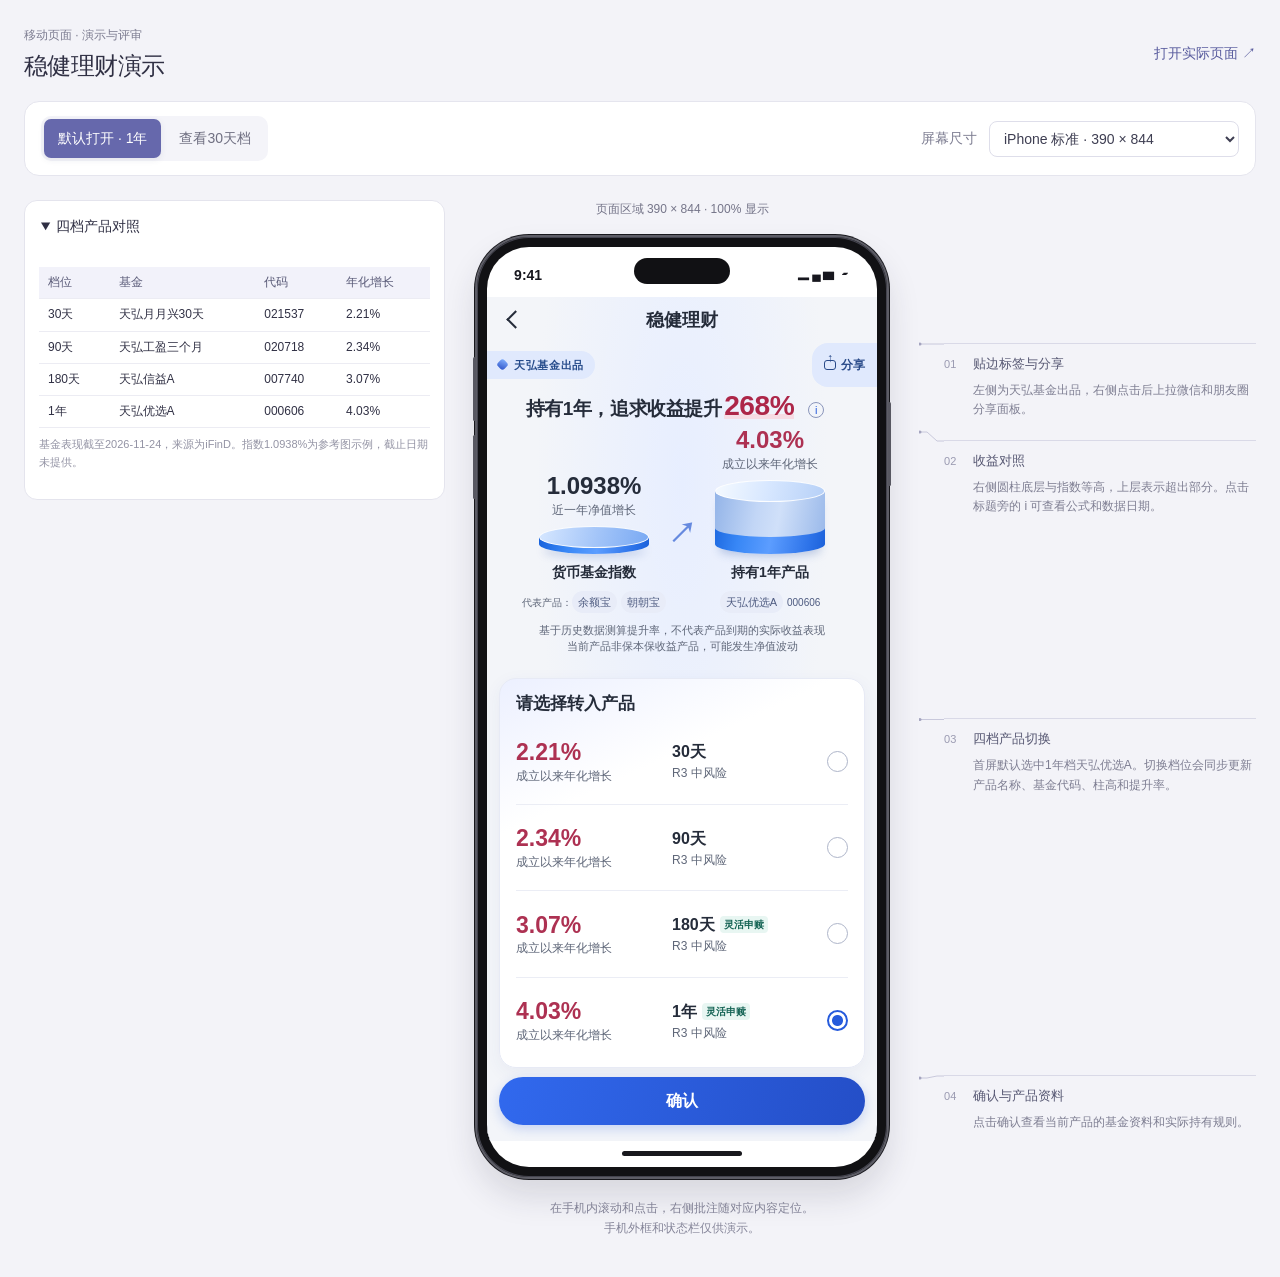
==== index.html @ a5f1ccc5 "Publish iPhone demo with anchored annotations" ====
<!doctype html>
<html lang="zh-CN">
<head>
  <meta charset="utf-8">
  <meta name="viewport" content="width=device-width,initial-scale=1">
  <title>稳健理财演示</title>
  <link rel="stylesheet" href="demo.css">
  <script src="demo.js" defer></script>
</head>
<body>
  <main class="workspace">
    <header class="intro"><div><p id="eyebrow">移动页面 · 演示与评审</p><h1 id="demo-title">页面演示</h1></div><a id="open-page" target="_blank" rel="noopener">打开实际页面 ↗</a></header>
    <section class="toolbar" aria-label="演示设置"><div id="views" class="views" role="group" aria-label="页面版本"></div><label>屏幕尺寸 <select id="size" aria-label="屏幕尺寸"></select></label></section>
    <div id="error" class="error" role="alert" hidden></div>
    <div id="review-layout" class="review-layout">
      <aside id="materials" class="materials" aria-label="补充资料"></aside>
      <div class="phone-column">
        <p id="viewport-label" class="preview-meta"></p>
        <div id="stage" class="stage"><div id="device-space" class="device-space"><div id="device" class="device">
          <div class="display">
            <div class="status-bar" aria-hidden="true"><strong>9:41</strong><span class="island"></span><span>▂▄▆ ▰</span></div>
            <iframe id="preview" title="手机内实际页面"></iframe>
            <div class="home-area" aria-hidden="true"><span></span></div>
          </div>
        </div></div></div>
        <p class="hint">在手机内滚动和点击，右侧批注随对应内容定位。<br>手机外框和状态栏仅供演示。</p>
      </div>
      <aside id="annotations" class="annotations" aria-label="跟随页面内容的批注"><div id="notes-viewport" class="notes-viewport"><svg id="note-lines" aria-hidden="true"></svg><div id="notes"></div></div><p id="note-status" role="status" hidden></p></aside>
    </div>
  </main>
</body>
</html>
---- demo.css ----
:root{font:14px/1.6 -apple-system,BlinkMacSystemFont,"PingFang SC","Microsoft YaHei",sans-serif;color:#303044;background:#f3f3f8;font-synthesis:none;color-scheme:light}
*{box-sizing:border-box}body{margin:0}button,select{font:inherit}button,a,select{touch-action:manipulation}button{cursor:pointer}a{color:#595c9e}button:focus-visible,a:focus-visible,select:focus-visible{outline:3px solid #9699df;outline-offset:3px}[hidden]{display:none!important}
.workspace{max-width:1660px;margin:auto;padding:26px 24px 38px}.intro{display:flex;justify-content:space-between;gap:24px;align-items:center;margin-bottom:20px}.intro p{margin:0 0 5px;color:#7d7d91;font-size:12px}h1{font-size:24px;line-height:1.3;margin:0;letter-spacing:-.025em}#open-page{white-space:nowrap;text-decoration:none}.toolbar{display:flex;justify-content:space-between;gap:18px;flex-wrap:wrap;align-items:center;padding:14px 16px;background:#fff;border:1px solid #e5e5ee;border-radius:15px}.views{display:flex;flex-wrap:wrap;gap:4px;padding:3px;background:#f4f4f9;border-radius:10px}.views button{border:0;border-radius:7px;color:#6e6e80;background:transparent;padding:8px 14px}.views button[aria-pressed=true]{background:#6668ac;color:#fff;box-shadow:0 2px 6px #44466b18}.toolbar label{display:flex;align-items:center;gap:12px;color:#7d7d91}select{background:#fff;border:1px solid #dedeea;border-radius:8px;padding:8px 30px 8px 10px;color:#3e3e52;max-width:100%}
.review-layout{display:grid;grid-template-columns:minmax(250px,1fr) var(--device-column,426px) minmax(230px,.8fr);gap:24px;align-items:start;margin-top:24px}.materials{min-width:0;position:sticky;top:18px;max-height:calc(100vh - 36px);overflow:auto;scrollbar-width:thin}.material{margin-bottom:14px;border:1px solid #e4e4ed;border-radius:13px;overflow:hidden;background:#fff}.material summary{padding:14px 16px;cursor:pointer;font-weight:600}.material-body{padding:0 14px 14px;overflow:auto}.material p,.note p{margin:6px 0;font-size:12px;color:#7e7e92;white-space:pre-wrap}.material a{overflow-wrap:anywhere}.block-image{display:block;max-width:100%;height:auto;border-radius:7px}.image-link{display:block}.caption{font-size:11px!important;color:#9393a4!important}.block-table{overflow:auto;max-width:100%;margin:8px 0}.block-table table{border-collapse:separate;border-spacing:0;min-width:100%;font-size:12px;white-space:nowrap}.block-table th,.block-table td{padding:6px 9px;text-align:left;border-bottom:1px solid #ececf3}.block-table th{color:#5a5b78;background:#f2f2fa;position:sticky;top:0}.block-table .highlight{background:#efeffc;color:#565898}.block-embed{display:block;border:1px solid #eee;border-radius:7px;width:100%;background:#fff}.gallery{display:grid;gap:12px}.block-links{padding:0 0 0 18px;font-size:12px}
.phone-column{min-width:0}.preview-meta{text-align:center;margin:0 0 16px;font-size:12px;color:#757589}.stage{display:flex;justify-content:center;width:100%}.device-space{position:relative;flex:none}.device{position:absolute;left:0;top:0;width:calc(var(--screen-width,390px) + 24px);padding:10px;background:#111114;border:2px solid #5d5d66;border-radius:54px;transform-origin:top left;box-shadow:0 0 0 1px #18181d,0 18px 32px #25253d22,inset 0 0 0 1px #44444f}.device:before,.device:after{content:"";position:absolute;width:3px;background:#585862;border-radius:2px}.device:before{left:-4px;top:120px;height:64px;box-shadow:0 78px #585862}.device:after{right:-4px;top:165px;height:84px}.display{overflow:hidden;width:var(--screen-width,390px);border-radius:42px;background:white}.status-bar{height:50px;padding:6px 27px 0;display:flex;align-items:center;justify-content:space-between;position:relative;color:#17171e;user-select:none}.status-bar strong{font-size:14px}.status-bar>span:last-child{font-size:12px;letter-spacing:2px}.island{position:absolute;top:11px;left:50%;transform:translateX(-50%);width:96px;height:26px;background:#111114;border-radius:18px}.device.classic .island{top:8px;width:55px;height:5px}.device iframe{display:block;border:0;width:var(--screen-width,390px);height:var(--screen-height,844px);background:white}.home-area{height:26px;display:flex;justify-content:center;align-items:center}.home-area span{width:120px;height:5px;background:#18181d;border-radius:4px}.hint{font-size:12px;color:#858599;text-align:center;line-height:1.7;margin:19px 0 0}
.annotations{position:relative;min-width:0;align-self:stretch}.notes-viewport{position:absolute;left:0;width:100%;min-height:1px;overflow-x:hidden;overflow-y:auto;scrollbar-width:thin;overscroll-behavior:contain}#note-lines{position:absolute;inset:0;width:100%;overflow:visible;pointer-events:none}#note-lines path{stroke:#c8c8db;stroke-width:1;fill:none}#note-lines circle{fill:#a4a4bf}.note{position:absolute;left:25px;right:0;padding:9px 0 3px;border-top:1px solid #d9d9e7}.note-heading{display:flex;gap:10px;align-items:baseline}.note-heading button{padding:0;border:0;background:transparent;color:#575873;text-align:left;font-size:13px;line-height:22px;font-weight:600}.note-number{font-size:11px;color:#9a9ab1;min-width:19px}.note .note-body{padding-left:29px}.note[data-continuing] .note-number:before{content:'↑ ';color:#a0a0b8}#note-status{font-size:12px;color:#89899e;padding:12px 0;margin:0}.error{margin-top:16px;padding:12px;border:1px solid #e8c5c5;border-radius:8px;color:#873c3c;background:#fff7f7}
.review-layout.no-materials{grid-template-columns:var(--device-column,426px) minmax(230px,340px);justify-content:center}.review-layout.no-notes{grid-template-columns:minmax(250px,1fr) var(--device-column,426px)}
.review-layout.no-materials.no-notes{grid-template-columns:var(--device-column,426px);justify-content:center}
@media(max-width:1100px){.review-layout{grid-template-columns:var(--device-column,426px) minmax(230px,1fr);gap:20px}.materials{grid-column:1 / 3;grid-row:1;position:static;max-height:400px;display:grid;grid-template-columns:repeat(auto-fit,minmax(240px,1fr));gap:12px}.phone-column{grid-column:1;grid-row:2}.annotations{grid-column:2;grid-row:2}.review-layout.no-materials .phone-column,.review-layout.no-materials .annotations{grid-row:1}.material{margin:0}.review-layout.no-notes{grid-template-columns:1fr}.review-layout.no-notes .materials{grid-column:1}.review-layout.no-notes .phone-column{grid-column:1;grid-row:2}}
@media(max-width:730px){.workspace{padding:20px 14px 30px}.intro{align-items:start;gap:8px}h1{font-size:21px}#open-page{font-size:12px}.toolbar label{width:100%;justify-content:space-between}.views{width:100%}.views button{flex:1;padding:8px 9px}.review-layout,.review-layout.no-materials{display:flex;flex-direction:column;gap:20px}.materials{display:block;width:100%;max-height:320px}.material{margin-bottom:12px}.phone-column,.annotations{width:100%}.annotations{min-height:250px}.notes-viewport{position:relative!important;top:0!important;height:auto!important;max-height:65vh}.note{position:relative!important;left:0;right:0;top:auto!important;margin-bottom:15px}.note .note-body{padding-left:29px}#note-lines{display:none}.hint{margin-bottom:0}}
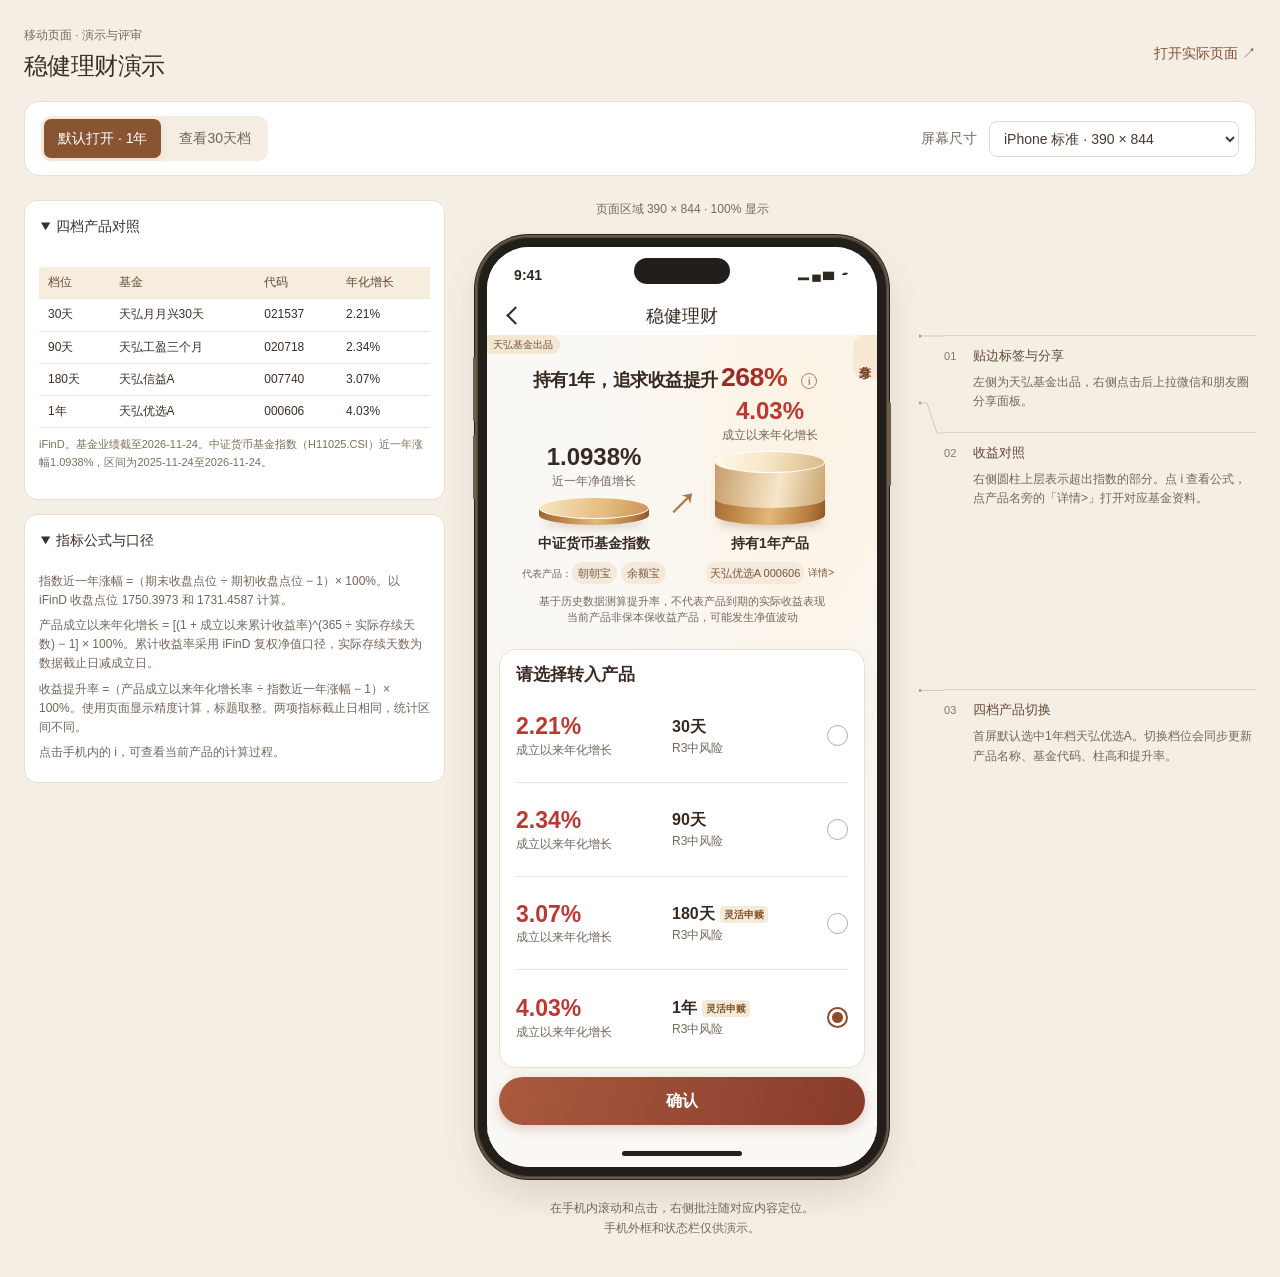
==== commit b45c8bcd: "更新稳健理财演示布局、公式与基金详情" ====
--- a/index.html
+++ b/index.html
@@ -5,6 +5,7 @@
   <meta name="viewport" content="width=device-width,initial-scale=1">
   <title>稳健理财演示</title>
   <link rel="stylesheet" href="demo.css">
+  <script src="local-preview.js" defer></script>
   <script src="demo.js" defer></script>
 </head>
 <body>
--- a/demo.css
+++ b/demo.css
@@ -1,10 +1,13 @@
-:root{font:14px/1.6 -apple-system,BlinkMacSystemFont,"PingFang SC","Microsoft YaHei",sans-serif;color:#303044;background:#f3f3f8;font-synthesis:none;color-scheme:light}
-*{box-sizing:border-box}body{margin:0}button,select{font:inherit}button,a,select{touch-action:manipulation}button{cursor:pointer}a{color:#595c9e}button:focus-visible,a:focus-visible,select:focus-visible{outline:3px solid #9699df;outline-offset:3px}[hidden]{display:none!important}
-.workspace{max-width:1660px;margin:auto;padding:26px 24px 38px}.intro{display:flex;justify-content:space-between;gap:24px;align-items:center;margin-bottom:20px}.intro p{margin:0 0 5px;color:#7d7d91;font-size:12px}h1{font-size:24px;line-height:1.3;margin:0;letter-spacing:-.025em}#open-page{white-space:nowrap;text-decoration:none}.toolbar{display:flex;justify-content:space-between;gap:18px;flex-wrap:wrap;align-items:center;padding:14px 16px;background:#fff;border:1px solid #e5e5ee;border-radius:15px}.views{display:flex;flex-wrap:wrap;gap:4px;padding:3px;background:#f4f4f9;border-radius:10px}.views button{border:0;border-radius:7px;color:#6e6e80;background:transparent;padding:8px 14px}.views button[aria-pressed=true]{background:#6668ac;color:#fff;box-shadow:0 2px 6px #44466b18}.toolbar label{display:flex;align-items:center;gap:12px;color:#7d7d91}select{background:#fff;border:1px solid #dedeea;border-radius:8px;padding:8px 30px 8px 10px;color:#3e3e52;max-width:100%}
-.review-layout{display:grid;grid-template-columns:minmax(250px,1fr) var(--device-column,426px) minmax(230px,.8fr);gap:24px;align-items:start;margin-top:24px}.materials{min-width:0;position:sticky;top:18px;max-height:calc(100vh - 36px);overflow:auto;scrollbar-width:thin}.material{margin-bottom:14px;border:1px solid #e4e4ed;border-radius:13px;overflow:hidden;background:#fff}.material summary{padding:14px 16px;cursor:pointer;font-weight:600}.material-body{padding:0 14px 14px;overflow:auto}.material p,.note p{margin:6px 0;font-size:12px;color:#7e7e92;white-space:pre-wrap}.material a{overflow-wrap:anywhere}.block-image{display:block;max-width:100%;height:auto;border-radius:7px}.image-link{display:block}.caption{font-size:11px!important;color:#9393a4!important}.block-table{overflow:auto;max-width:100%;margin:8px 0}.block-table table{border-collapse:separate;border-spacing:0;min-width:100%;font-size:12px;white-space:nowrap}.block-table th,.block-table td{padding:6px 9px;text-align:left;border-bottom:1px solid #ececf3}.block-table th{color:#5a5b78;background:#f2f2fa;position:sticky;top:0}.block-table .highlight{background:#efeffc;color:#565898}.block-embed{display:block;border:1px solid #eee;border-radius:7px;width:100%;background:#fff}.gallery{display:grid;gap:12px}.block-links{padding:0 0 0 18px;font-size:12px}
-.phone-column{min-width:0}.preview-meta{text-align:center;margin:0 0 16px;font-size:12px;color:#757589}.stage{display:flex;justify-content:center;width:100%}.device-space{position:relative;flex:none}.device{position:absolute;left:0;top:0;width:calc(var(--screen-width,390px) + 24px);padding:10px;background:#111114;border:2px solid #5d5d66;border-radius:54px;transform-origin:top left;box-shadow:0 0 0 1px #18181d,0 18px 32px #25253d22,inset 0 0 0 1px #44444f}.device:before,.device:after{content:"";position:absolute;width:3px;background:#585862;border-radius:2px}.device:before{left:-4px;top:120px;height:64px;box-shadow:0 78px #585862}.device:after{right:-4px;top:165px;height:84px}.display{overflow:hidden;width:var(--screen-width,390px);border-radius:42px;background:white}.status-bar{height:50px;padding:6px 27px 0;display:flex;align-items:center;justify-content:space-between;position:relative;color:#17171e;user-select:none}.status-bar strong{font-size:14px}.status-bar>span:last-child{font-size:12px;letter-spacing:2px}.island{position:absolute;top:11px;left:50%;transform:translateX(-50%);width:96px;height:26px;background:#111114;border-radius:18px}.device.classic .island{top:8px;width:55px;height:5px}.device iframe{display:block;border:0;width:var(--screen-width,390px);height:var(--screen-height,844px);background:white}.home-area{height:26px;display:flex;justify-content:center;align-items:center}.home-area span{width:120px;height:5px;background:#18181d;border-radius:4px}.hint{font-size:12px;color:#858599;text-align:center;line-height:1.7;margin:19px 0 0}
-.annotations{position:relative;min-width:0;align-self:stretch}.notes-viewport{position:absolute;left:0;width:100%;min-height:1px;overflow-x:hidden;overflow-y:auto;scrollbar-width:thin;overscroll-behavior:contain}#note-lines{position:absolute;inset:0;width:100%;overflow:visible;pointer-events:none}#note-lines path{stroke:#c8c8db;stroke-width:1;fill:none}#note-lines circle{fill:#a4a4bf}.note{position:absolute;left:25px;right:0;padding:9px 0 3px;border-top:1px solid #d9d9e7}.note-heading{display:flex;gap:10px;align-items:baseline}.note-heading button{padding:0;border:0;background:transparent;color:#575873;text-align:left;font-size:13px;line-height:22px;font-weight:600}.note-number{font-size:11px;color:#9a9ab1;min-width:19px}.note .note-body{padding-left:29px}.note[data-continuing] .note-number:before{content:'↑ ';color:#a0a0b8}#note-status{font-size:12px;color:#89899e;padding:12px 0;margin:0}.error{margin-top:16px;padding:12px;border:1px solid #e8c5c5;border-radius:8px;color:#873c3c;background:#fff7f7}
+:root{font:14px/1.6 -apple-system,BlinkMacSystemFont,"PingFang SC","Microsoft YaHei",sans-serif;color:#3b2e24;background:#f4eee5;font-synthesis:none;color-scheme:light}
+*{box-sizing:border-box}body{margin:0}button,select{font:inherit}button,a,select{touch-action:manipulation}button{cursor:pointer}a{color:#855132}button:focus-visible,a:focus-visible,select:focus-visible{outline:3px solid #b1865b;outline-offset:3px}[hidden]{display:none!important}
+.workspace{max-width:1660px;margin:auto;padding:26px 24px 38px}.intro{display:flex;justify-content:space-between;gap:24px;align-items:center;margin-bottom:20px}.intro p{margin:0 0 5px;color:#796b5d;font-size:12px}h1{font-size:24px;line-height:1.3;margin:0;letter-spacing:-.025em}#open-page{white-space:nowrap;text-decoration:none}.toolbar{display:flex;justify-content:space-between;gap:18px;flex-wrap:wrap;align-items:center;padding:14px 16px;background:#fff;border:1px solid #eaded0;border-radius:15px}.views{display:flex;flex-wrap:wrap;gap:4px;padding:3px;background:#f5ede1;border-radius:10px}.views button{border:0;border-radius:7px;color:#746456;background:transparent;padding:8px 14px}.views button[aria-pressed=true]{background:#895432;color:#fff;box-shadow:0 2px 6px #77512e18}.toolbar label{display:flex;align-items:center;gap:12px;color:#796b5d}select{background:#fff;border:1px solid #e7d9c8;border-radius:8px;padding:8px 30px 8px 10px;color:#48392d;max-width:100%}
+.review-layout{display:grid;grid-template-columns:minmax(250px,1fr) var(--device-column,426px) minmax(230px,.8fr);gap:24px;align-items:start;margin-top:24px}.materials{min-width:0;position:sticky;top:18px;max-height:calc(100vh - 36px);overflow:auto;scrollbar-width:thin}.material{margin-bottom:14px;border:1px solid #e9ded0;border-radius:13px;overflow:hidden;background:#fff}.material summary{padding:14px 16px;cursor:pointer;font-weight:600}.material-body{padding:0 14px 14px;overflow:auto}.material p,.note p{margin:6px 0;font-size:12px;color:#74665a;white-space:pre-wrap}.material a{overflow-wrap:anywhere}.block-image{display:block;max-width:100%;height:auto;border-radius:7px}.image-link{display:block}.caption{font-size:11px!important;color:#7e6e5c!important}.block-table{overflow:auto;max-width:100%;margin:8px 0}.block-table table{border-collapse:separate;border-spacing:0;min-width:100%;font-size:12px;white-space:nowrap}.block-table th,.block-table td{padding:6px 9px;text-align:left;border-bottom:1px solid #eee5d9}.block-table th{color:#684b36;background:#f6edde;position:sticky;top:0}.block-table .highlight{background:#f7ead9;color:#785234}.block-embed{display:block;border:1px solid #eee;border-radius:7px;width:100%;background:#fff}.gallery{display:grid;gap:12px}.block-links{padding:0 0 0 18px;font-size:12px}
+.phone-column{min-width:0}.preview-meta{text-align:center;margin:0 0 16px;font-size:12px;color:#766b5e}.stage{display:flex;justify-content:center;width:100%}.device-space{position:relative;flex:none}.device{position:absolute;left:0;top:0;width:calc(var(--screen-width,390px) + 24px);padding:10px;background:#221e19;border:2px solid #64584a;border-radius:54px;transform-origin:top left;box-shadow:0 0 0 1px #271f19,0 18px 32px #58432c22,inset 0 0 0 1px #514539}.device:before,.device:after{content:"";position:absolute;width:3px;background:#6e5e4c;border-radius:2px}.device:before{left:-4px;top:120px;height:64px;box-shadow:0 78px #6e5e4c}.device:after{right:-4px;top:165px;height:84px}.display{overflow:hidden;width:var(--screen-width,390px);border-radius:42px;background:white}.status-bar{height:50px;padding:6px 27px 0;display:flex;align-items:center;justify-content:space-between;position:relative;color:#30271e;user-select:none}.status-bar strong{font-size:14px}.status-bar>span:last-child{font-size:12px;letter-spacing:2px}.island{position:absolute;top:11px;left:50%;transform:translateX(-50%);width:96px;height:26px;background:#221e19;border-radius:18px}.device.classic .island{top:8px;width:55px;height:5px}.device iframe{display:block;border:0;width:var(--screen-width,390px);height:var(--screen-height,844px);background:white}.home-area{height:26px;display:flex;justify-content:center;align-items:center}.home-area span{width:120px;height:5px;background:#271f19;border-radius:4px}.hint{font-size:12px;color:#776858;text-align:center;line-height:1.7;margin:19px 0 0}
+.annotations{position:relative;min-width:0;align-self:stretch}.notes-viewport{position:absolute;left:0;width:100%;min-height:1px;overflow-x:hidden;overflow-y:auto;scrollbar-width:thin;overscroll-behavior:contain}#note-lines{position:absolute;inset:0;width:100%;overflow:visible;pointer-events:none}#note-lines path{stroke:#d9c7b4;stroke-width:1;fill:none}#note-lines circle{fill:#b3997d}.note{position:absolute;left:25px;right:0;padding:9px 0 3px;border-top:1px solid #e0d1bf}.note-heading{display:flex;gap:10px;align-items:baseline}.note-heading button{padding:0;border:0;background:transparent;color:#634a37;text-align:left;font-size:13px;line-height:22px;font-weight:600}.note-number{font-size:11px;color:#8d745e;min-width:19px}.note .note-body{padding-left:29px}.note[data-continuing] .note-number:before{content:'↑ ';color:#9e846d}#note-status{font-size:12px;color:#79695c;padding:12px 0;margin:0}.error{margin-top:16px;padding:12px;border:1px solid #e8c5c5;border-radius:8px;color:#873c3c;background:#fff7f7}
 .review-layout.no-materials{grid-template-columns:var(--device-column,426px) minmax(230px,340px);justify-content:center}.review-layout.no-notes{grid-template-columns:minmax(250px,1fr) var(--device-column,426px)}
 .review-layout.no-materials.no-notes{grid-template-columns:var(--device-column,426px);justify-content:center}
 @media(max-width:1100px){.review-layout{grid-template-columns:var(--device-column,426px) minmax(230px,1fr);gap:20px}.materials{grid-column:1 / 3;grid-row:1;position:static;max-height:400px;display:grid;grid-template-columns:repeat(auto-fit,minmax(240px,1fr));gap:12px}.phone-column{grid-column:1;grid-row:2}.annotations{grid-column:2;grid-row:2}.review-layout.no-materials .phone-column,.review-layout.no-materials .annotations{grid-row:1}.material{margin:0}.review-layout.no-notes{grid-template-columns:1fr}.review-layout.no-notes .materials{grid-column:1}.review-layout.no-notes .phone-column{grid-column:1;grid-row:2}}
 @media(max-width:730px){.workspace{padding:20px 14px 30px}.intro{align-items:start;gap:8px}h1{font-size:21px}#open-page{font-size:12px}.toolbar label{width:100%;justify-content:space-between}.views{width:100%}.views button{flex:1;padding:8px 9px}.review-layout,.review-layout.no-materials{display:flex;flex-direction:column;gap:20px}.materials{display:block;width:100%;max-height:320px}.material{margin-bottom:12px}.phone-column,.annotations{width:100%}.annotations{min-height:250px}.notes-viewport{position:relative!important;top:0!important;height:auto!important;max-height:65vh}.note{position:relative!important;left:0;right:0;top:auto!important;margin-bottom:15px}.note .note-body{padding-left:29px}#note-lines{display:none}.hint{margin-bottom:0}}
+
+.display > .status-bar { background: #fff; }
+.display > .home-area { background: #faf8f5; }
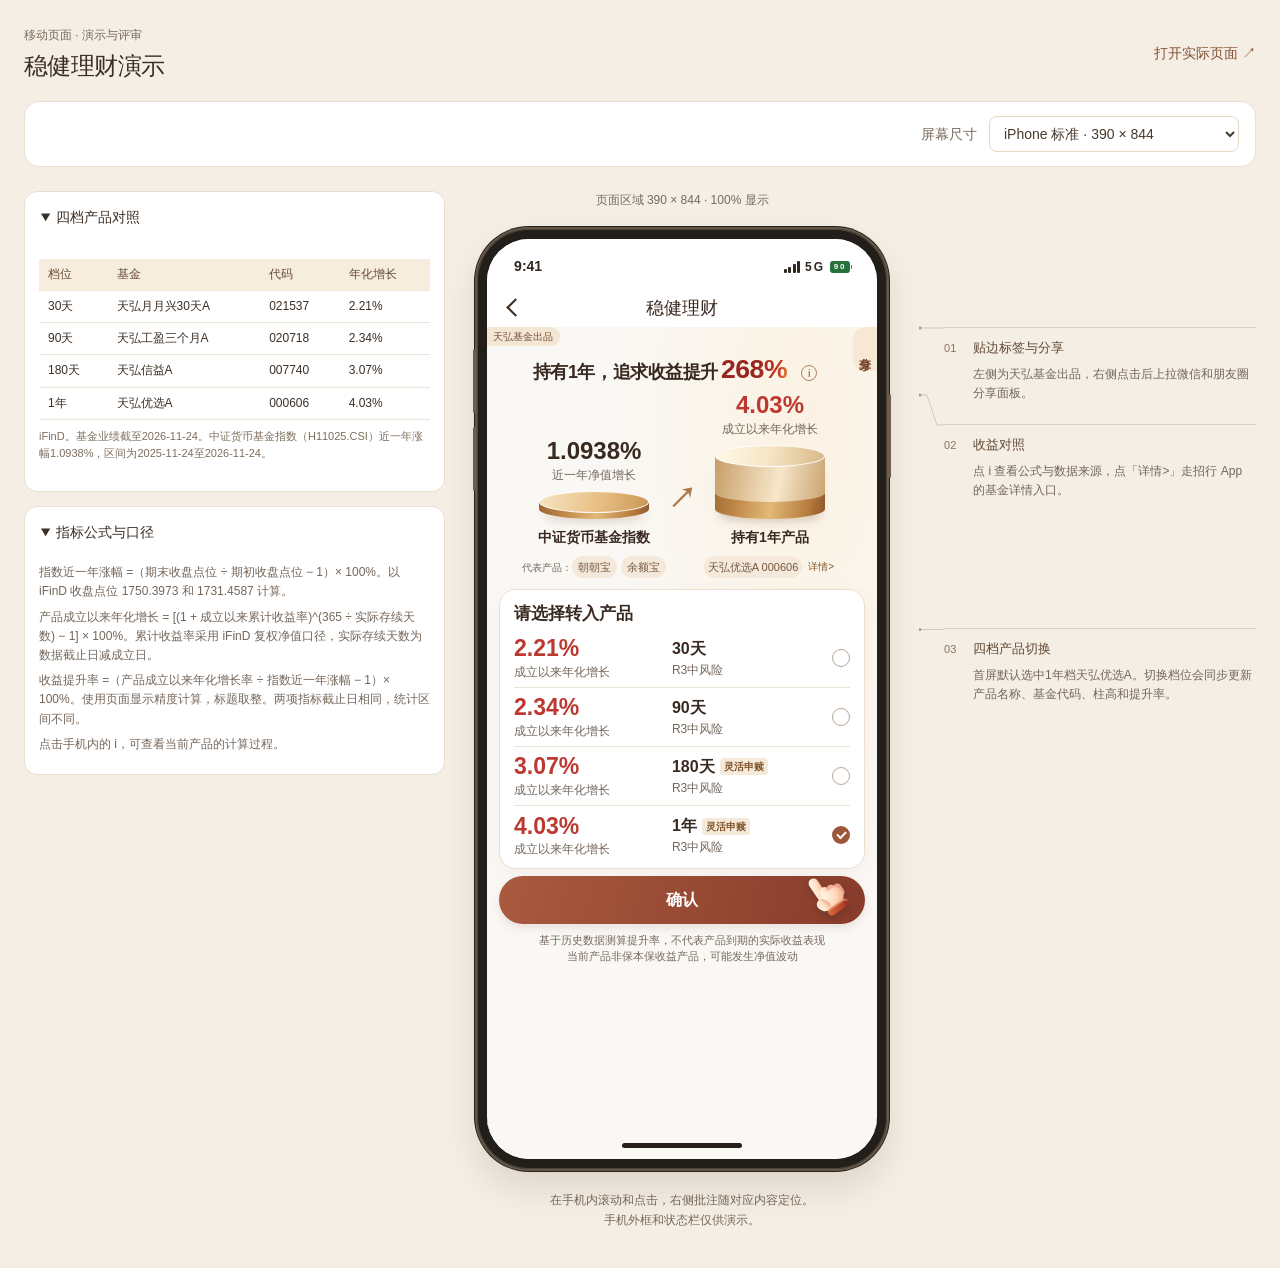
==== commit 19377c06: "更新说明、移动布局与招行基金详情交互" ====
--- a/index.html
+++ b/index.html
@@ -11,7 +11,7 @@
 <body>
   <main class="workspace">
     <header class="intro"><div><p id="eyebrow">移动页面 · 演示与评审</p><h1 id="demo-title">页面演示</h1></div><a id="open-page" target="_blank" rel="noopener">打开实际页面 ↗</a></header>
-    <section class="toolbar" aria-label="演示设置"><div id="views" class="views" role="group" aria-label="页面版本"></div><label>屏幕尺寸 <select id="size" aria-label="屏幕尺寸"></select></label></section>
+    <section class="toolbar" aria-label="演示设置"><label>屏幕尺寸 <select id="size" aria-label="屏幕尺寸"></select></label></section>
     <div id="error" class="error" role="alert" hidden></div>
     <div id="review-layout" class="review-layout">
       <aside id="materials" class="materials" aria-label="补充资料"></aside>
@@ -19,7 +19,7 @@
         <p id="viewport-label" class="preview-meta"></p>
         <div id="stage" class="stage"><div id="device-space" class="device-space"><div id="device" class="device">
           <div class="display">
-            <div class="status-bar" aria-hidden="true"><strong>9:41</strong><span class="island"></span><span>▂▄▆ ▰</span></div>
+            <div class="status-bar" aria-hidden="true"><strong>9:41</strong><span class="phone-network"><i><b></b><b></b><b></b><b></b></i><b>5G</b><em>90</em></span></div>
             <iframe id="preview" title="手机内实际页面"></iframe>
             <div class="home-area" aria-hidden="true"><span></span></div>
           </div>
--- a/demo.css
+++ b/demo.css
@@ -11,3 +11,13 @@
 
 .display > .status-bar { background: #fff; }
 .display > .home-area { background: #faf8f5; }
+
+.toolbar { justify-content: flex-end; }
+.status-bar .phone-network { display: flex; align-items: center; gap: 5px; letter-spacing: normal; font: 720 10px/1 -apple-system,sans-serif; }
+.phone-network i { display: flex; align-items: flex-end; gap: 1.5px; height: 12px; }
+.phone-network i b { width: 3px; border-radius: 1px; background: currentColor; height: 4px; }
+.phone-network i b:nth-child(2) { height: 6px; }
+.phone-network i b:nth-child(3) { height: 9px; }
+.phone-network i b:nth-child(4) { height: 12px; }
+.phone-network em { position: relative; width: 20px; border-radius: 3px; text-align: center; background: #27713c; color: white; font: 750 8px/12px -apple-system,sans-serif; }
+.phone-network em::after { content: ''; position: absolute; right: -2px; top: 4px; width: 1px; height: 4px; background: #7e776e; }
